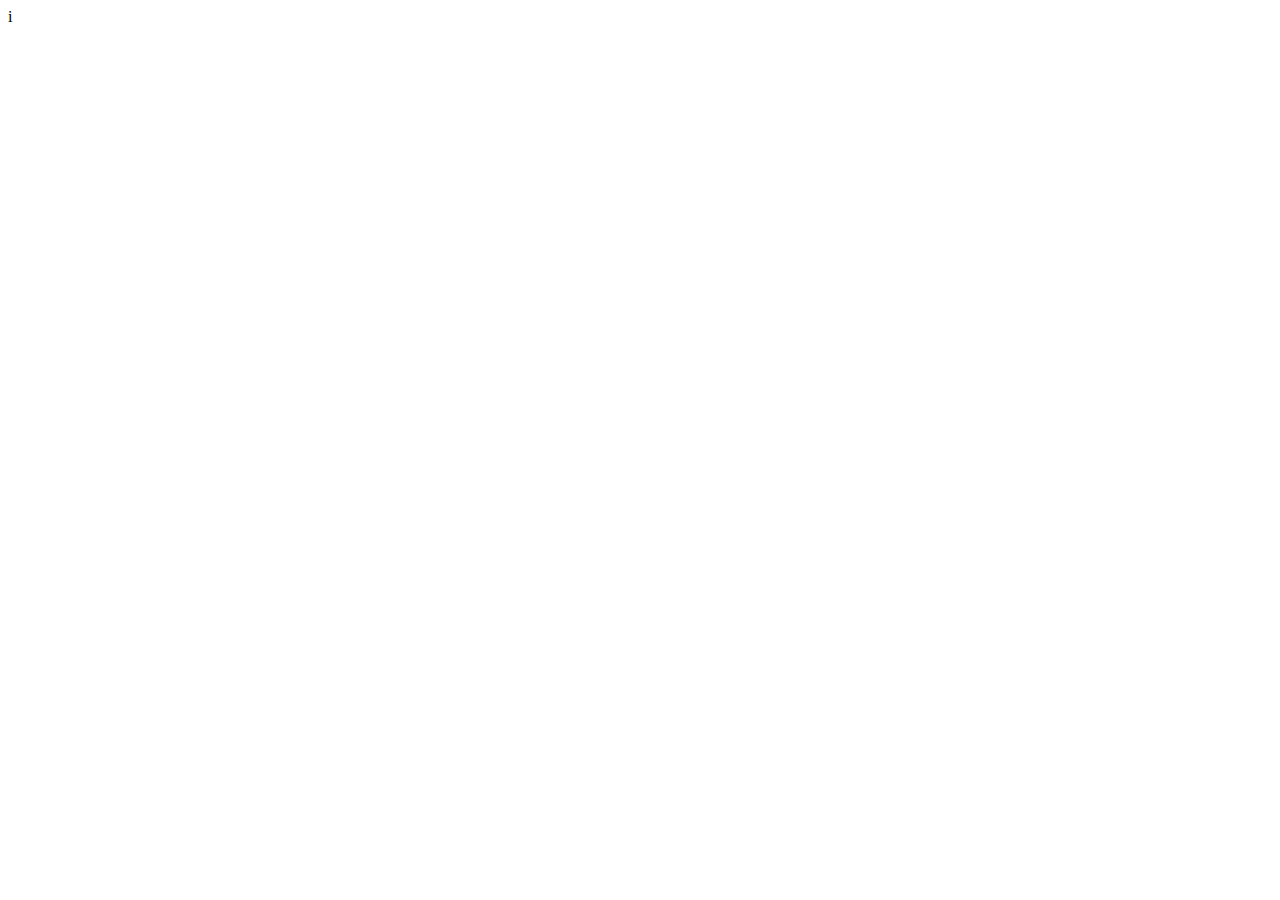
==== aluraplus_HTML_CSS_Practice_Class/index.html @ 2308f665 "Initial commit" ====
<!DOCTYPE html>
<html lang="en">
<head>
    <meta charset="UTF-8">
    <meta name="viewport" content="width=device-width, initial-scale=1.0">
    <title>Alura Plus</title>
    <link rel="stylesheet" href="style.css">i
</head>
<body>
    
</body>
</html>
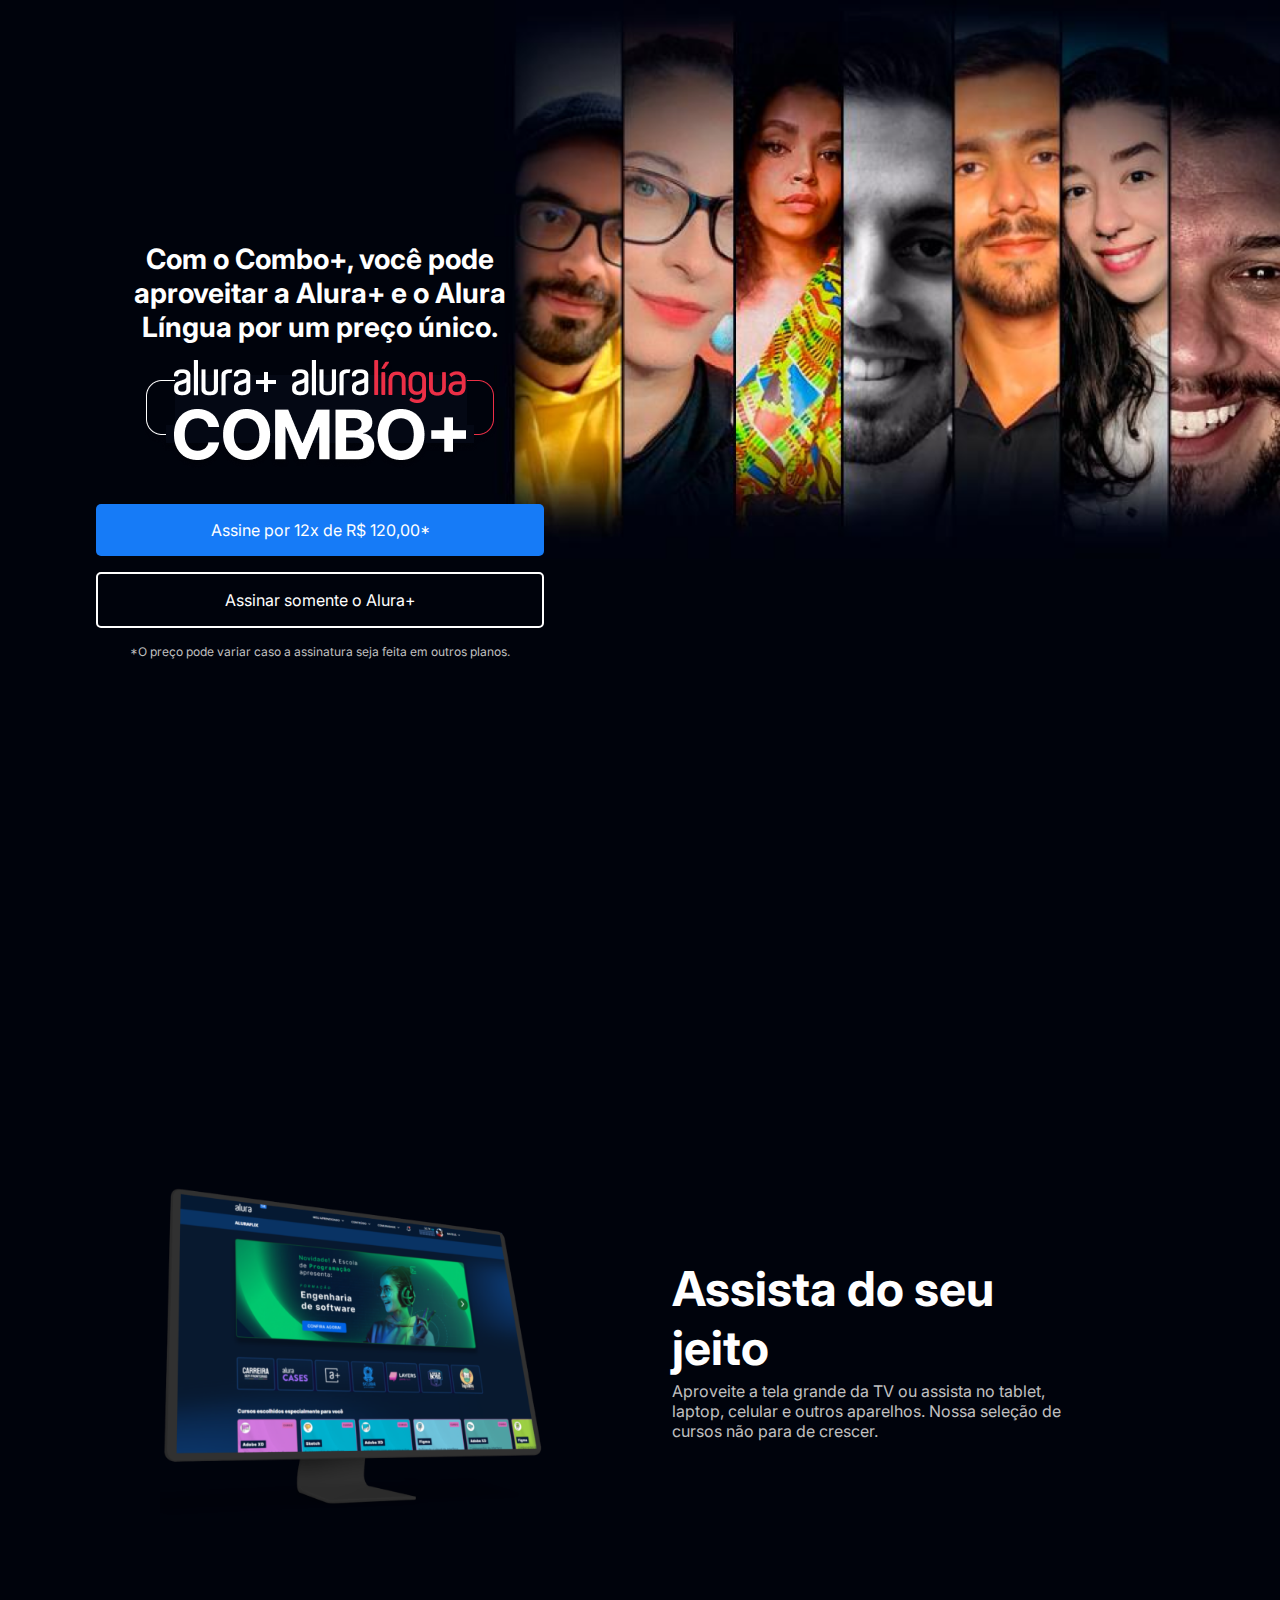
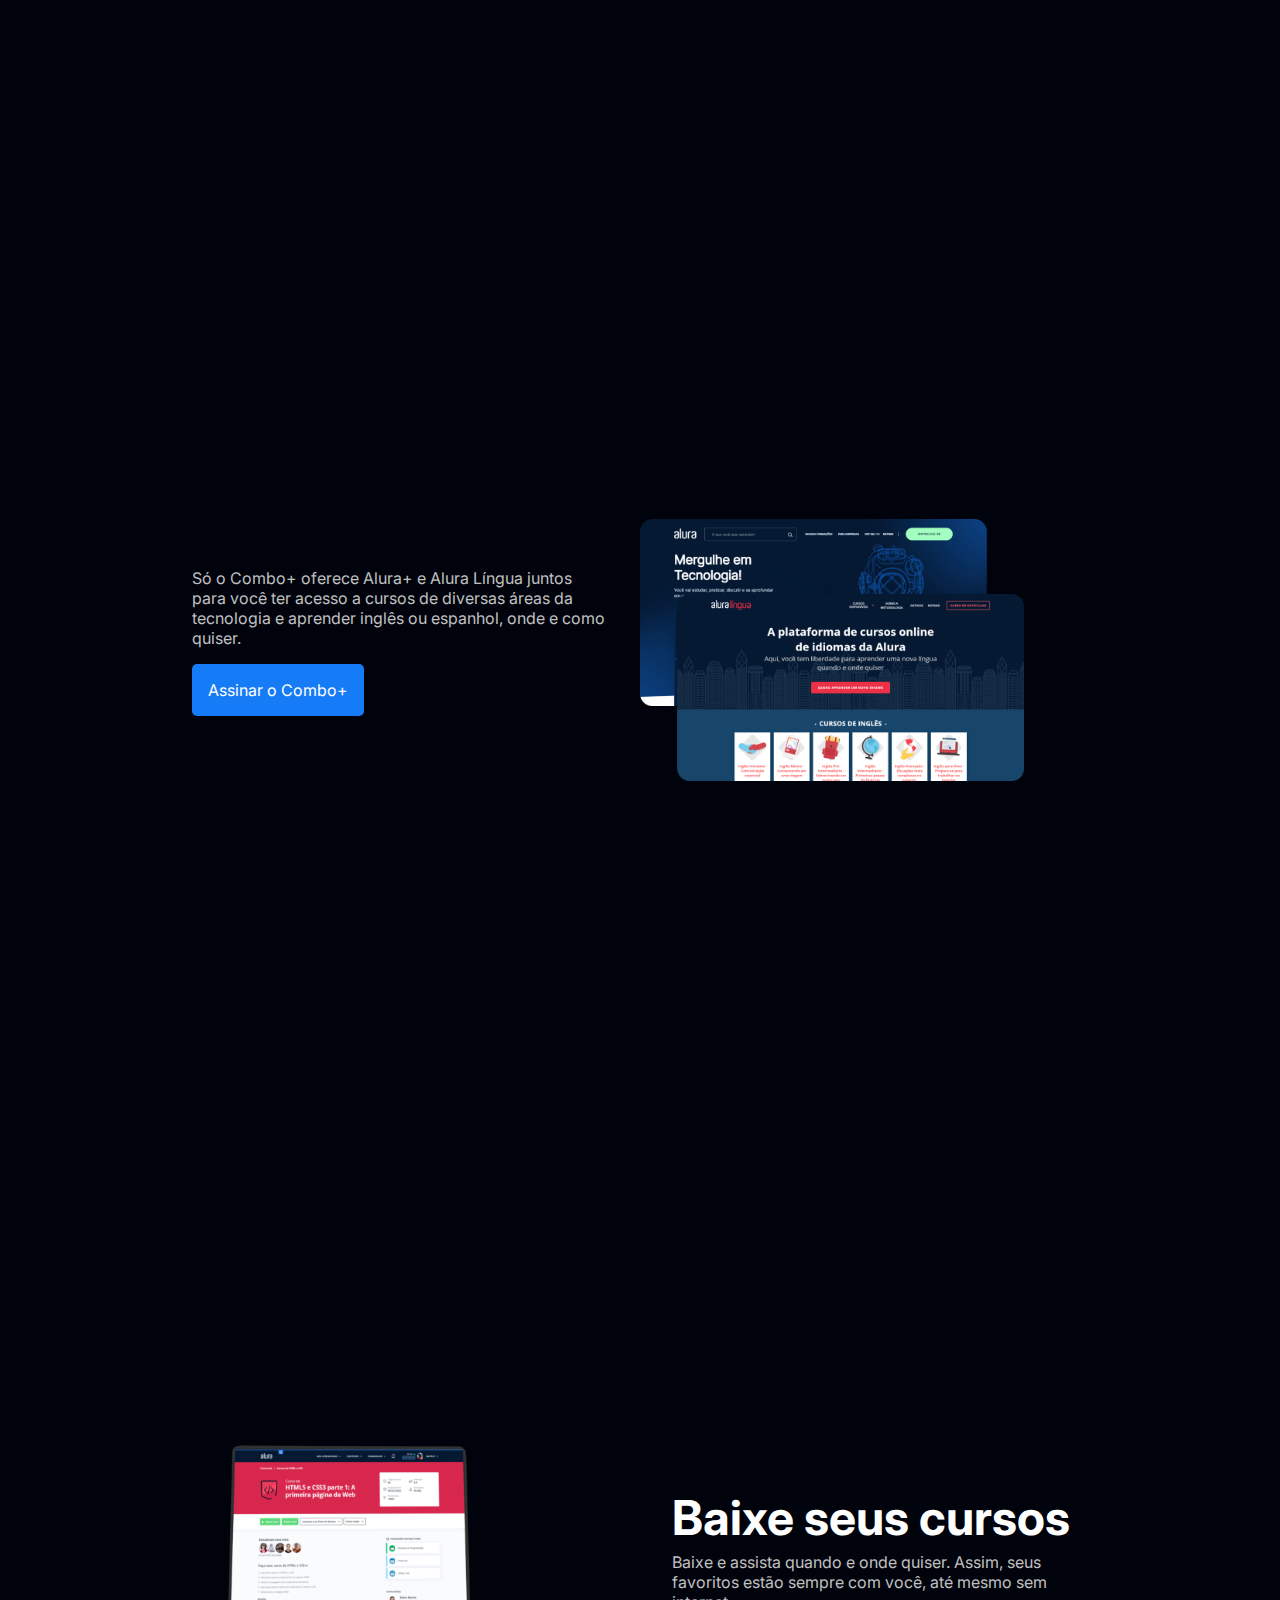
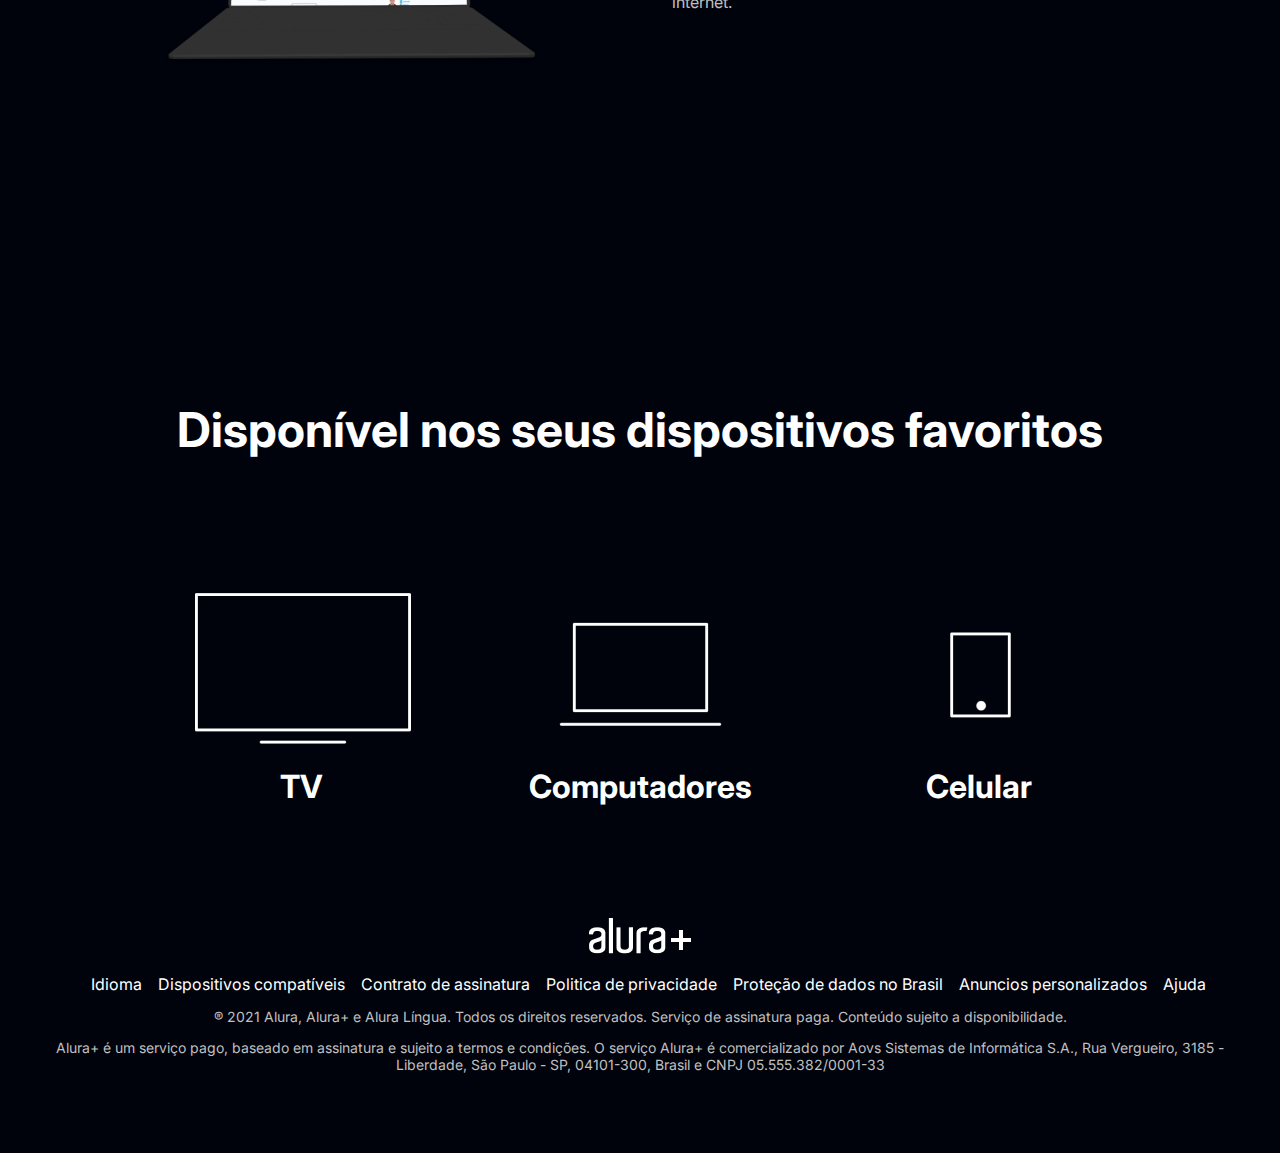
==== commit 18553212: "Alura+ Site (not responsible)" ====
--- a/aluraplus_HTML_CSS_Practice_Class/index.html
+++ b/aluraplus_HTML_CSS_Practice_Class/index.html
@@ -1,12 +1,99 @@
 <!DOCTYPE html>
 <html lang="en">
+
 <head>
     <meta charset="UTF-8">
     <meta name="viewport" content="width=device-width, initial-scale=1.0">
     <title>Alura Plus</title>
-    <link rel="stylesheet" href="style.css">i
+    <link rel="stylesheet" href="style.css">
+    <!--FONTS-->
+    <link rel="preconnect" href="https://fonts.googleapis.com">
+    <link rel="preconnect" href="https://fonts.gstatic.com" crossorigin>
+    <link href="https://fonts.googleapis.com/css2?family=Inter:wght@400;700&display=swap" rel="stylesheet">
 </head>
+
 <body>
-    
+    <section class="container principal">
+        <div class="container__caixa">
+            <h1 class="container__titulo">Com o Combo+, você pode aproveitar a Alura+ e o Alura Língua por um preço único.</h1>
+            <img src="assets/Combo.png" alt="O combo+ é a junção do alura+ e o alura lingua" class="container__imagem">
+            <a href="www.alura.com.br" class="container__botao">Assine por 12x de R$ 120,00*</a>
+            <a href="www.alura.com.br" class="container__botao botao_secundario">Assinar somente o Alura+</a>
+            <p class="container__aviso">*O preço pode variar caso a assinatura seja feita em outros planos.</p>
+        </div>
+    </section>
+
+    <section class="container secundario">
+        <img src="assets/Pixel True Mockup 1.png" alt="Um monitor e um celular com o Alura Plus aberto" class="secundario__imagem">
+        <div class="container__descricao">
+            <h2 class="descricao__titulo">Assista do seu jeito</h2>
+            <p class="descricao__texto">Aproveite a tela grande da TV ou assista no tablet, laptop, celular e outros aparelhos. Nossa seleção de cursos não para de crescer.</p>
+        </div>
+    </section>
+
+    <section class="container secundario">
+        <div class="container__descricao">
+            <p class="descricao__texto">Só o Combo+ oferece Alura+ e Alura Língua juntos para você ter acesso a cursos de diversas áreas da tecnologia e aprender inglês ou espanhol, onde e como quiser.</p>
+            <a href="www.alura.com.br" class="container__botao secundario__botao">Assinar o Combo+</a>
+        </div>
+        <img src="assets/Telas.png" alt="Menu Principal do portal Alura Plus" class="secundario__imagem">
+    </section>
+
+    <section class="container secundario">
+        <img src="assets/Notebook.png" alt="Notebook com o Alura Plus aberto" class="secundario__imagem">
+        <div class="container__descricao">
+            <h2 class="descricao__titulo">Baixe seus cursos</h2>
+            <p class="descricao__texto">Baixe e assista quando e onde quiser. Assim, seus favoritos estão sempre com você, até mesmo sem internet.</p>
+        </div>
+    </section>
+
+    <section class="dispositivos">
+        <h2 class="dispositivos__titulo">Disponível nos seus dispositivos favoritos</h2>
+        <ul class="dispositivos__lista">
+            <li>
+                <img src="assets/tv.png" alt="Icone de televisão">
+                <h3 class="lista__item">TV</h3>
+            </li>
+            <li>
+                <img src="assets/computador.png" alt="Icone de computador">
+                <h3 class="lista__item">Computadores</h3>
+            </li>
+            <li>
+                <img src="assets/celular.png" alt="Icone de celular">
+                <h3 class="lista__item">Celular</h3>
+            </li>
+        </ul>
+
+    </section>
+
+    <footer class="rodape">
+        <img src="assets/Logo.png" alt="Logo Alura Plus">
+        <ul class="rodape__lista">
+            <li class="lista__link">
+                <a href="#">Idioma</a>
+            </li>
+            <li class="lista__link">
+                <a href="#">Dispositivos compatíveis</a>
+            </li>
+            <li class="lista__link">
+                <a href="#">Contrato de assinatura</a>
+            </li>
+            <li class="lista__link">
+                <a href="#">Politica de privacidade</a>
+            </li>
+            <li class="lista__link">
+                <a href="#">Proteção de dados no Brasil</a>
+            </li>
+            <li class="lista__link">
+                <a href="#">Anuncios personalizados</a>
+            </li>
+            <li class="lista__link">
+                <a href="#">Ajuda</a>
+            </li>
+        </ul>
+        <p class="rodape__texto">® 2021 Alura, Alura+ e Alura Língua. Todos os direitos reservados. Serviço de assinatura paga. Conteúdo sujeito a disponibilidade.</p>
+        <p class="rodape__texto">Alura+ é um serviço pago, baseado em assinatura e sujeito a termos e condições. O serviço Alura+ é comercializado por Aovs Sistemas de Informática S.A., Rua Vergueiro, 3185 - Liberdade, São Paulo - SP, 04101-300, Brasil e CNPJ 05.555.382/0001-33</p>
+    </footer>
 </body>
+
 </html>--- a/aluraplus_HTML_CSS_Practice_Class/style.css
+++ b/aluraplus_HTML_CSS_Practice_Class/style.css
@@ -0,0 +1,155 @@
+:root{
+    --branco-principal: #FFFFFF;
+    --cinza-secundario: #C0C0C0;
+    --botao-azul: #167BF7;
+    --cor-de-fundo: #00030C;
+    --fonte-principal: 'Inter';
+    --botao-azul-efeito: #3c92fa;
+}
+
+body {
+    background-color: var(--cor-de-fundo);
+    color: var(--branco-principal);
+    font-family: var(--fonte-principal);
+    font-size: 16px;
+    font-weight: 400;
+}
+
+* {
+    margin: 0;
+    padding: 0;
+}
+
+.principal{
+    background-image: url("assets/Background.png");
+    background-repeat: no-repeat;
+    background-size: contain;
+    align-items: center;
+    text-align: center;
+}
+
+.container{
+    height: 100vh;
+    display: grid;
+    grid-template-columns: 50% 50%;
+}
+
+.container__botao{
+    background-color: var(--botao-azul);
+    border-radius: 5px;
+    padding: 1em;
+    color: var(--branco-principal);
+    display: block;
+    text-decoration: none;
+    margin-bottom: 1em;
+}
+
+.botao_secundario{
+    background-color: transparent;
+    border: 2px solid var(--branco-principal);
+}
+
+.container__aviso{
+    font-size: 12px;
+    color: var(--cinza-secundario)
+}
+
+.container__titulo{
+    font-size: 28px;
+    font-weight: 700;
+}
+
+.container__imagem{
+    margin: 1em 0 2em 0;
+}
+
+.container__caixa{
+    margin: 0 6em;
+}
+
+.secundario__imagem{
+    width: 80%;
+}
+
+.secundario{
+    align-items: center;
+    margin: 0 10em;
+}
+
+.descricao__titulo{
+    font-weight: 700;
+    font-size: 48px;
+    color: var(--branco-principal);
+    margin-bottom: 0.1em;
+}
+
+.descricao__texto{
+    color: var(--cinza-secundario);
+}
+
+.secundario__botao{
+    display: inline-block;
+    margin-top: 1em;
+}
+
+.container__descricao{
+    padding: 2em;
+}
+
+.dispositivos__lista{
+    display: flex;
+    justify-content: center;
+    list-style-type: none;
+    margin: 7em 0;
+}
+
+.dispositivos{
+    text-align: center;
+}
+
+.dispositivos__titulo{
+    font-size: 48px;
+    color: var(--branco-principal);
+}
+
+.lista__item{
+    font-size: 32px;
+    color: var(--branco-principal);
+}
+
+.rodape {
+    text-align: center;
+    margin: 5em 3em;
+}
+
+.rodape__lista {
+    display: flex;
+    justify-content: center;
+    list-style-type: none;
+    margin-top: 1em;
+}
+
+.lista__link a{
+    text-decoration: none;
+    color: var(--branco-principal);
+    margin-left: 1em;
+}
+
+.rodape__texto {
+    margin: 1em 0;
+    color: var(--cinza-secundario);
+    font-size: 14px;
+}
+
+.lista__link a:hover{
+    color: var(--botao-azul);
+}
+
+.lista__link a:active{
+    color: var(--botao-azul);
+}
+
+.container__botao:hover{
+    background-color: var(--botao-azul-efeito);
+    color: var(--cor-de-fundo);
+}